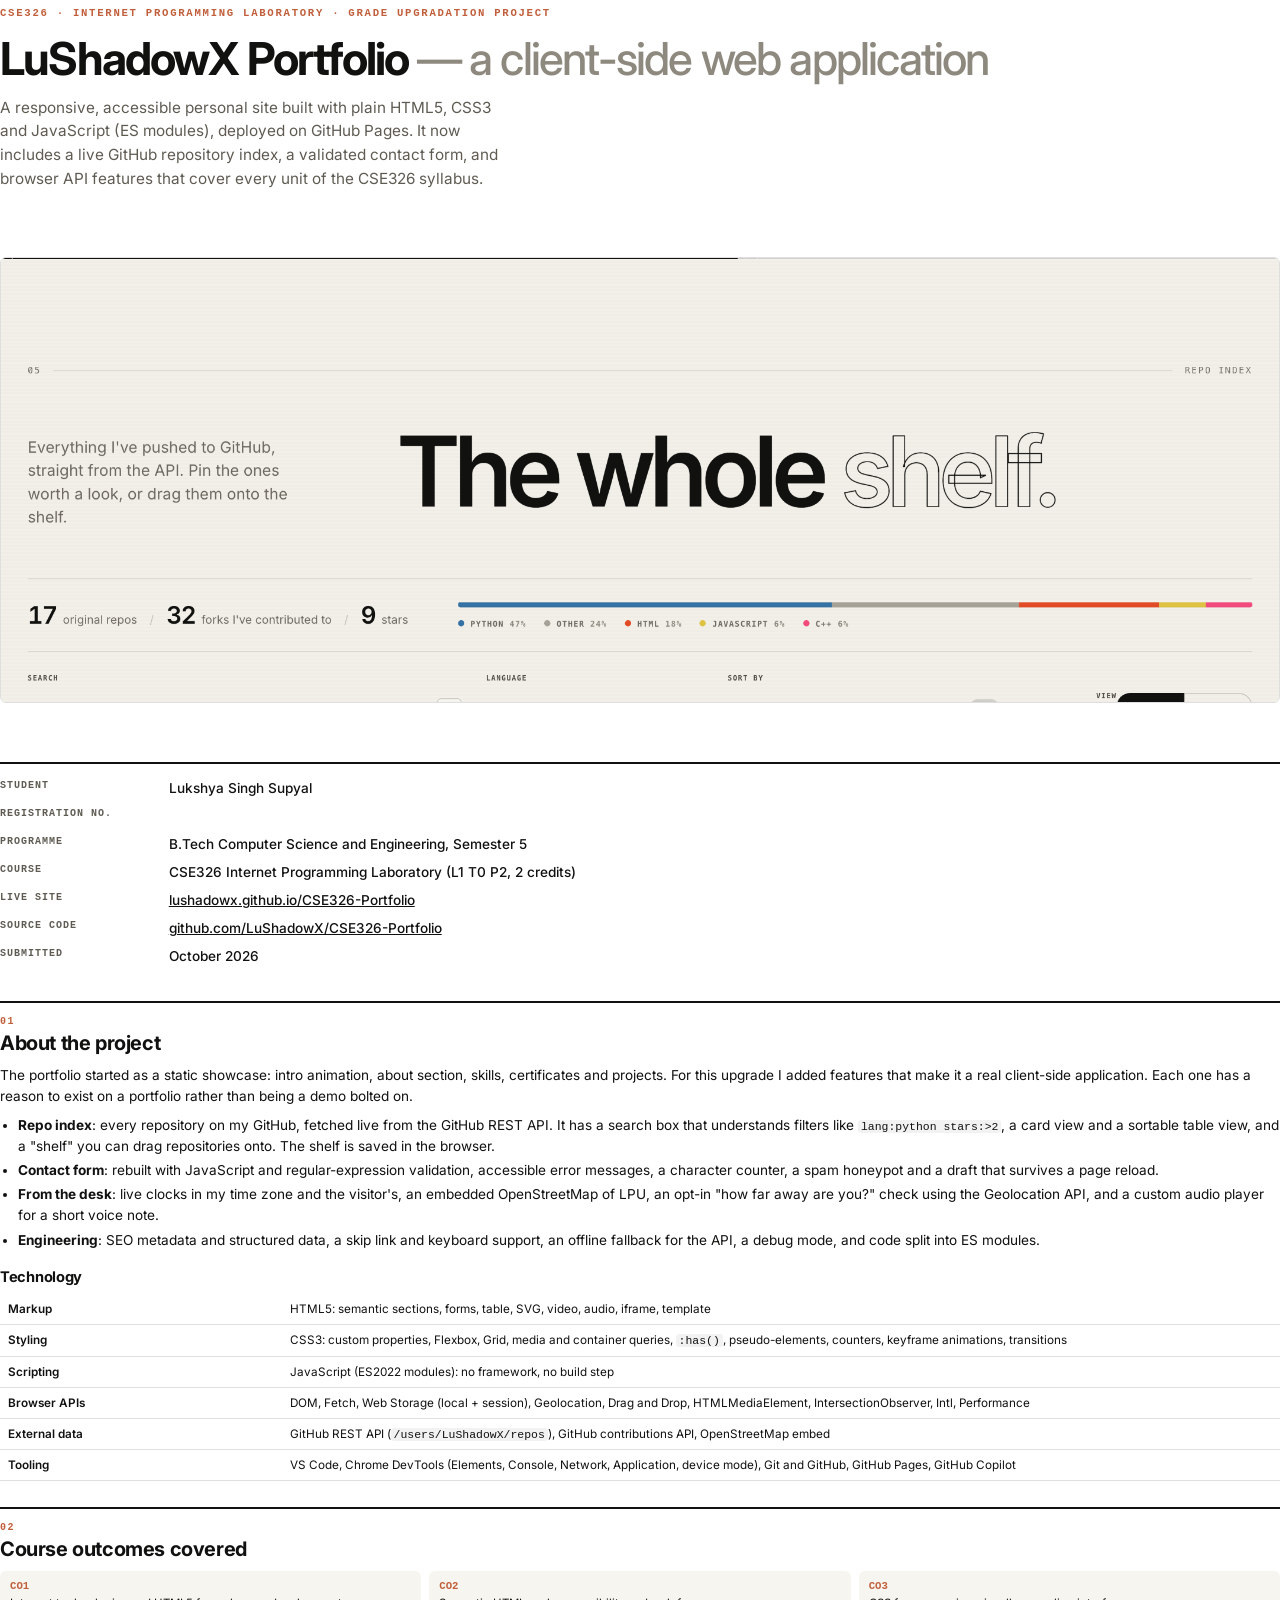
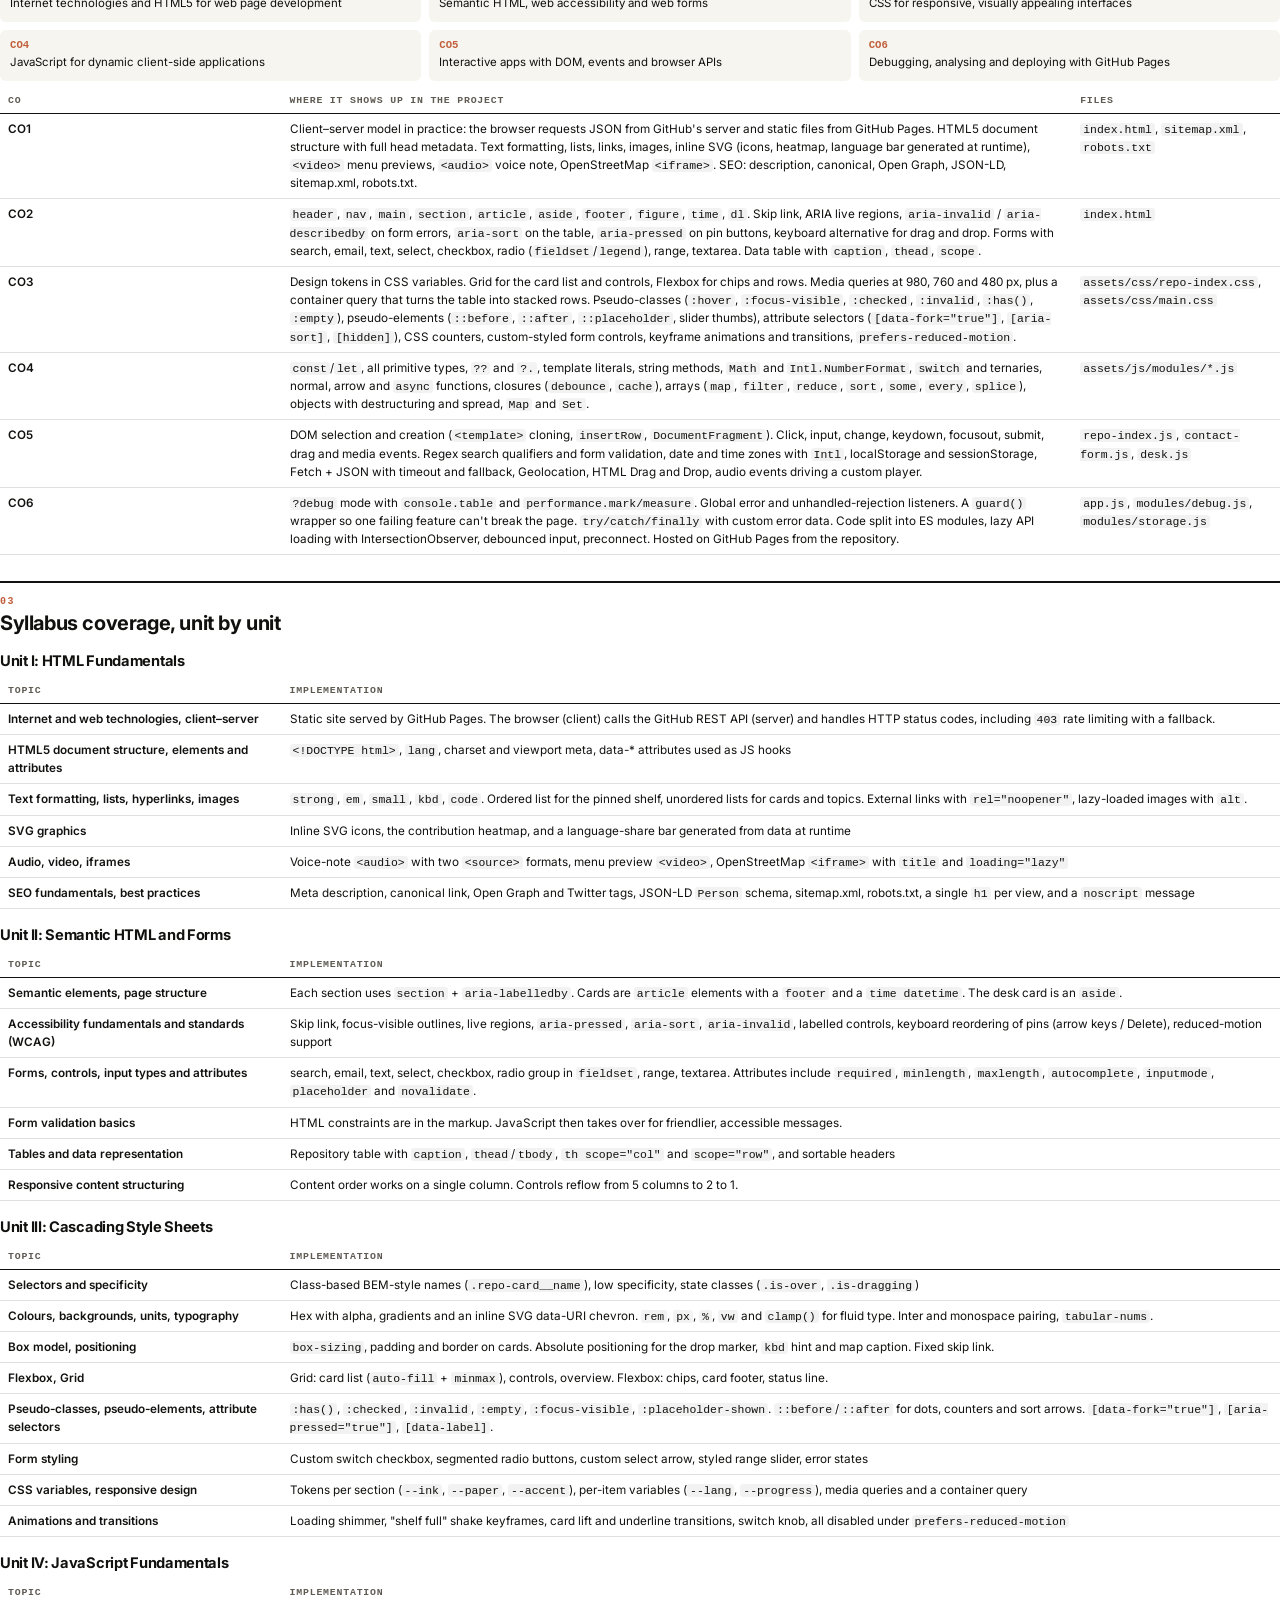
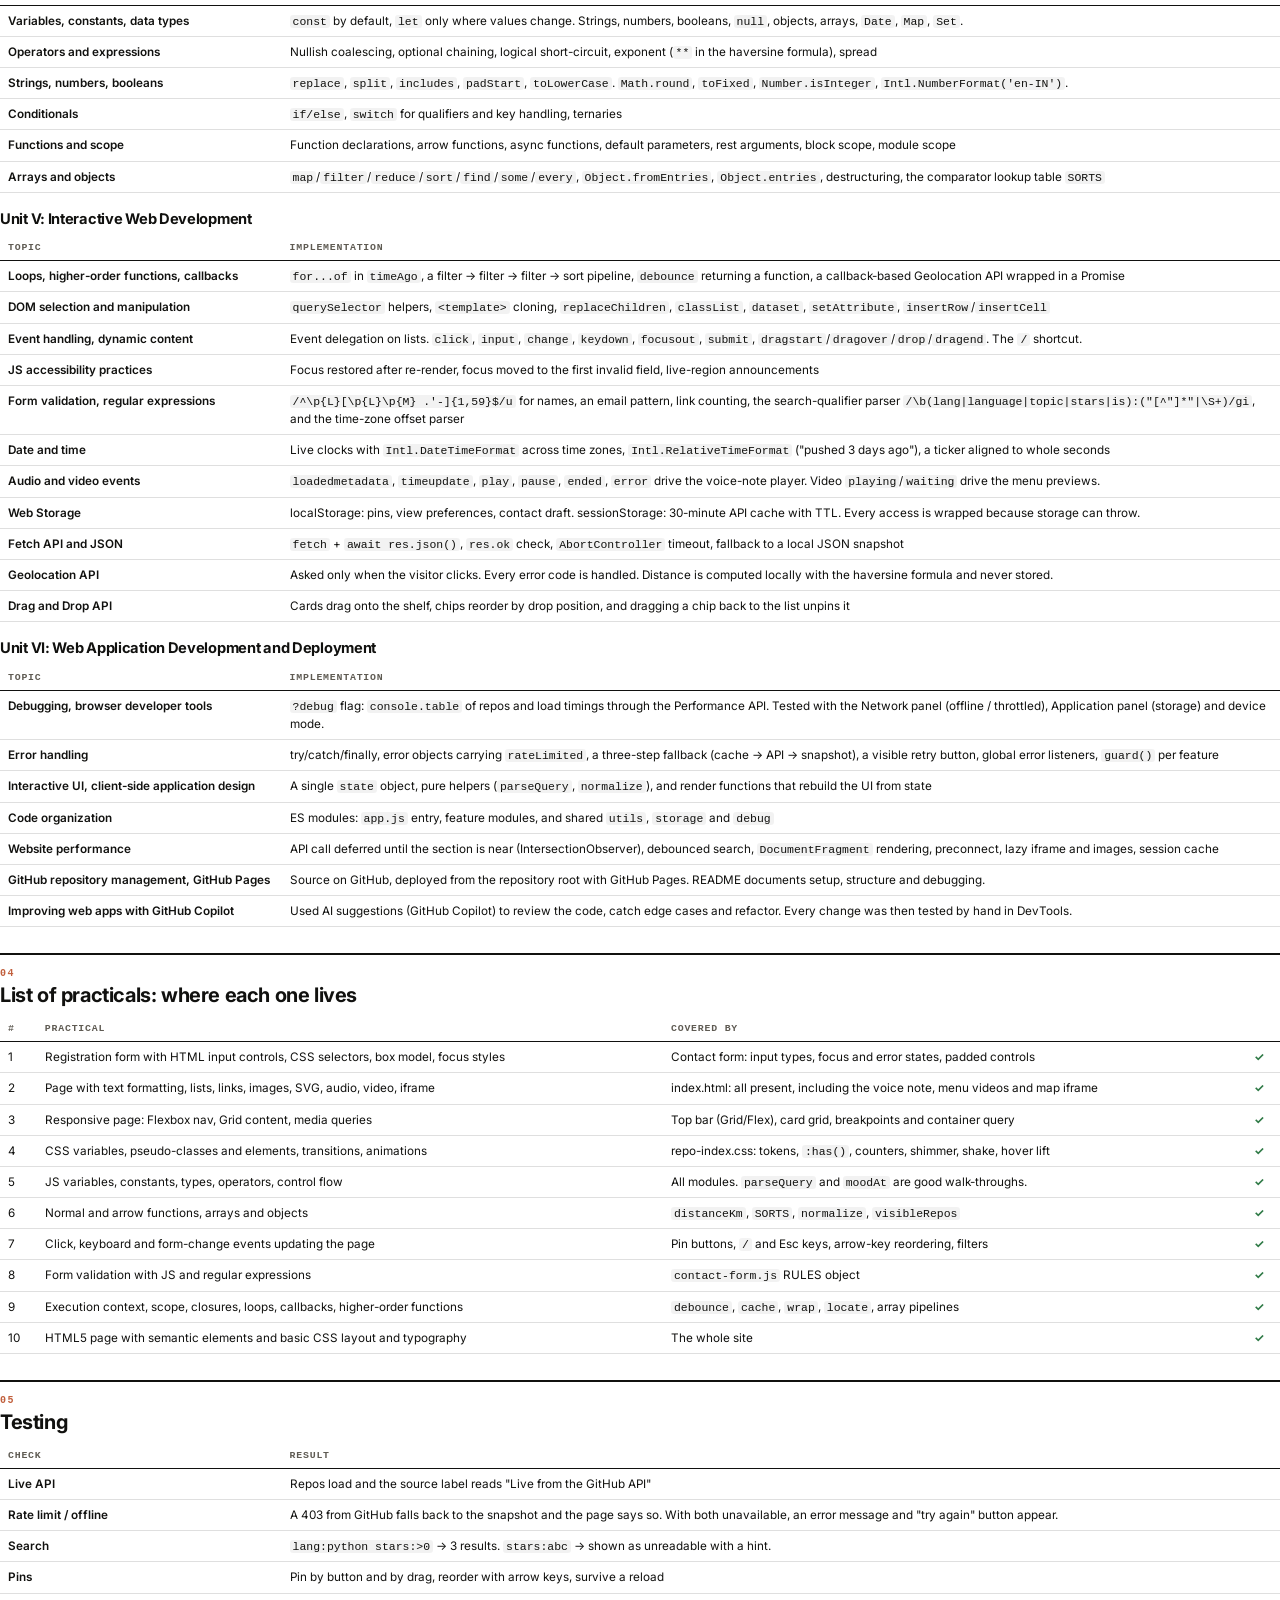
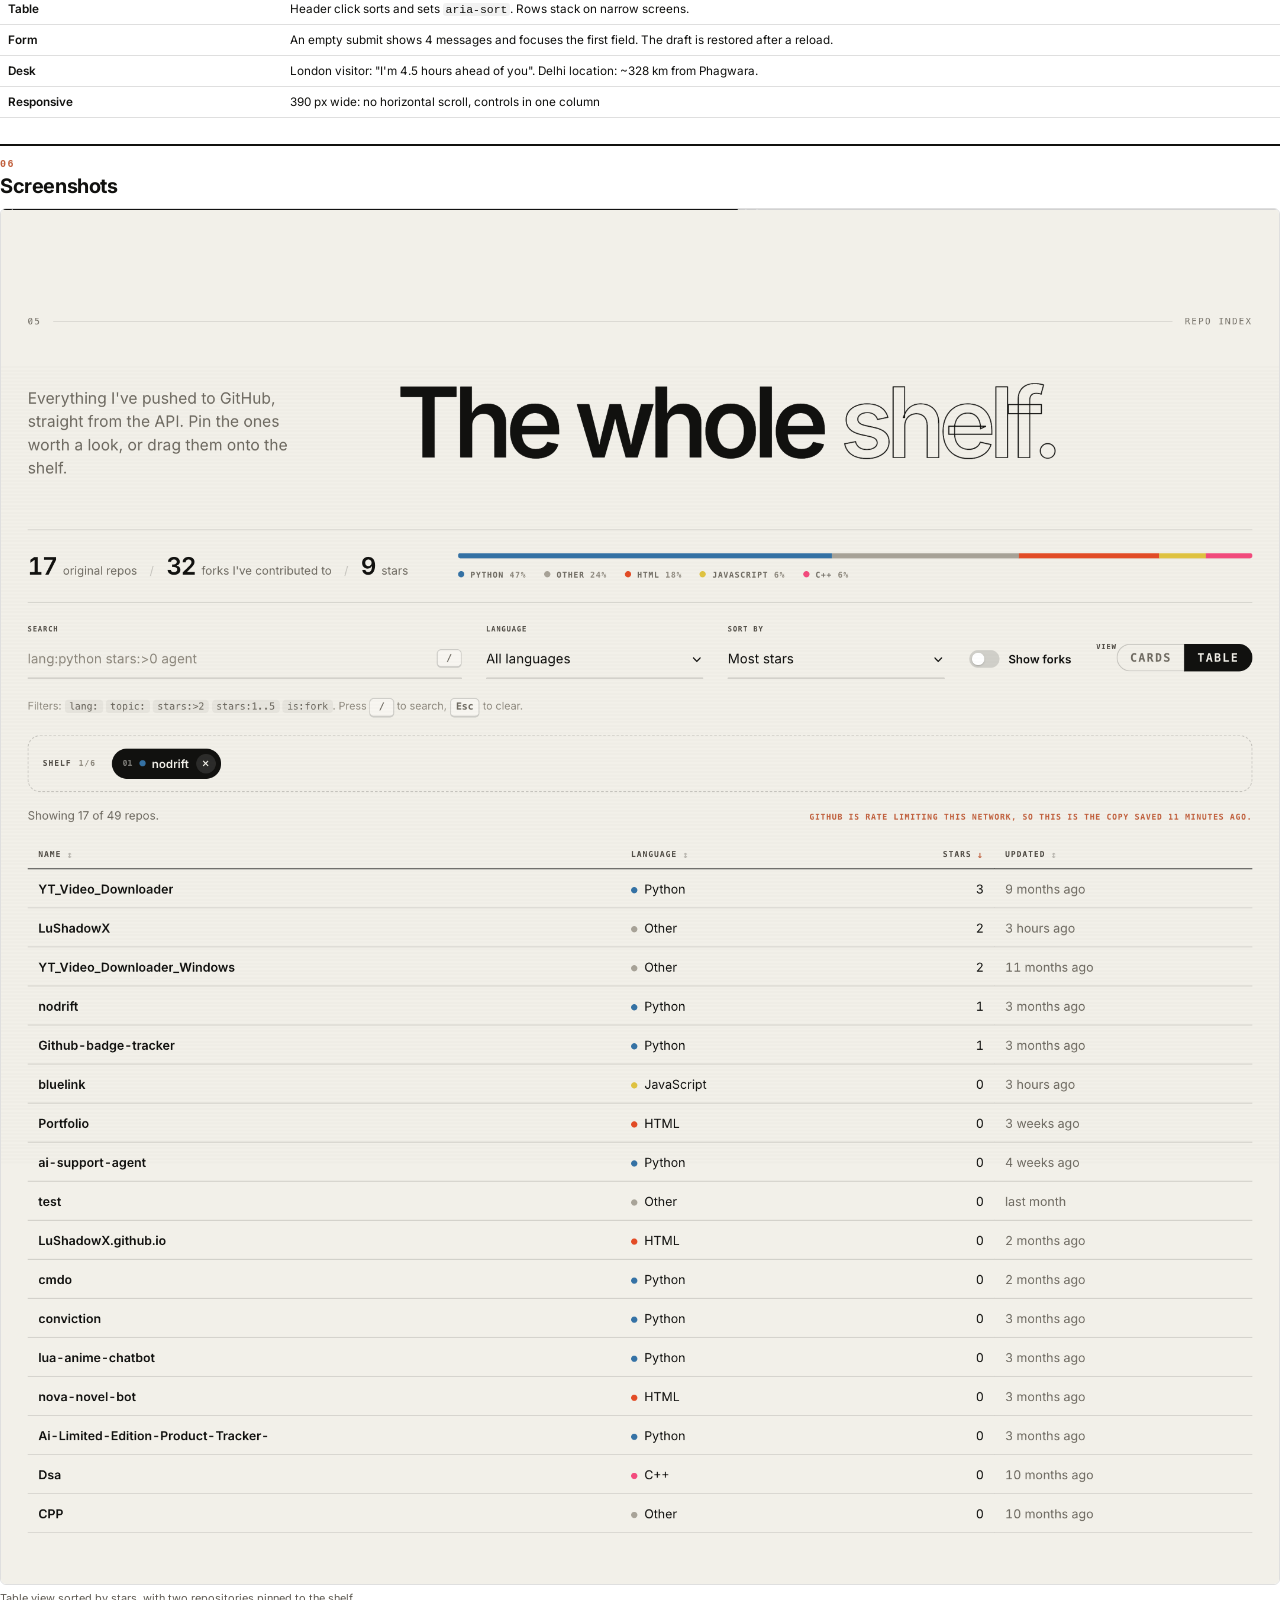
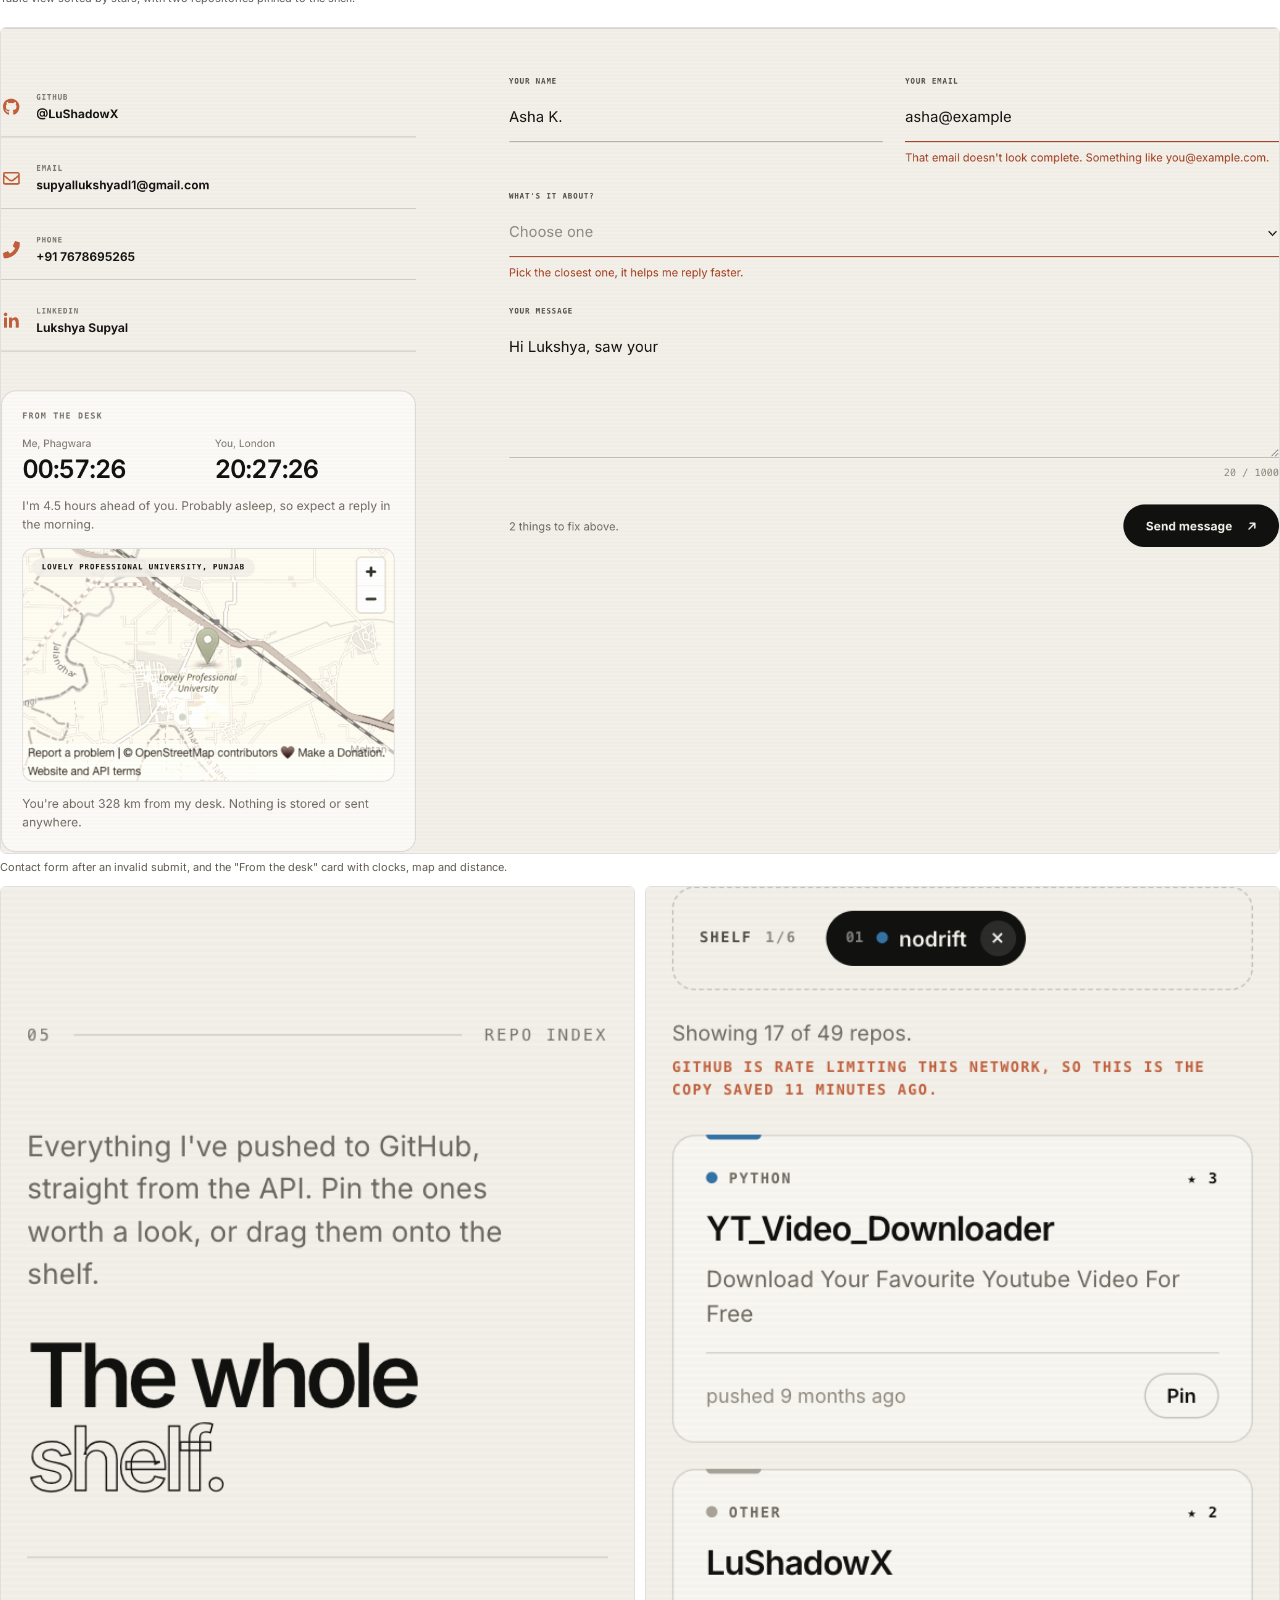
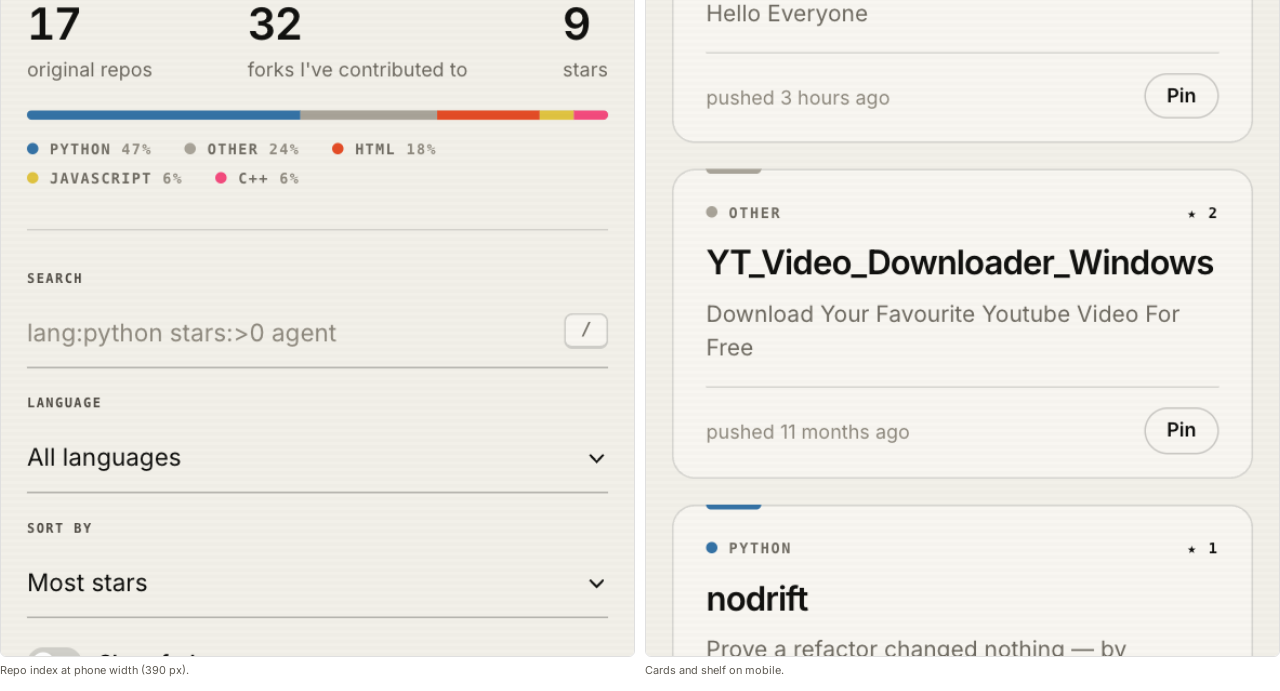
==== docs/CSE326_Project_Report.html @ 20b8c091 "Rewrite README and add CSE326 project report" ====
<!DOCTYPE html>
<html lang="en">
<head>
<meta charset="UTF-8">
<title>CSE326 Project Report | Lukshya Singh Supyal</title>
<link href="https://fonts.googleapis.com/css2?family=Inter:wght@400;500;600;700&display=swap" rel="stylesheet">
<style>
    :root { --ink: #11110f; --muted: #5f5b53; --faint: #8e897e; --line: #11110f22; --accent: #c15f3c; --paper: #f7f5ef; }
    @page { size: A4; margin: 16mm 15mm 18mm; }
    * { box-sizing: border-box; }
    body { margin: 0; color: var(--ink); font: 10.2pt/1.55 'Inter', -apple-system, 'Segoe UI', sans-serif; -webkit-print-color-adjust: exact; print-color-adjust: exact; }
    h1, h2, h3 { letter-spacing: -0.02em; line-height: 1.2; }
    h2 { margin: 26px 0 10px; padding-top: 14px; font-size: 15pt; border-top: 2px solid var(--ink); }
    h2 small { display: block; margin-bottom: 4px; color: var(--accent); font: 600 7.5pt/1 ui-monospace, Menlo, monospace; letter-spacing: 0.14em; text-transform: uppercase; }
    h3 { margin: 18px 0 6px; font-size: 11pt; }
    p { margin: 0 0 8px; }
    code { padding: 0 3px; background: #11110f0d; border-radius: 3px; font: 8.6pt ui-monospace, Menlo, monospace; }
    a { color: var(--ink); }
    table { width: 100%; margin: 8px 0 12px; border-collapse: collapse; font-size: 8.8pt; }
    th, td { padding: 6px 8px; text-align: left; vertical-align: top; border-bottom: 1px solid var(--line); }
    thead th { color: var(--muted); font: 600 7.4pt/1.2 ui-monospace, Menlo, monospace; letter-spacing: 0.08em; text-transform: uppercase; border-bottom: 1.5px solid var(--ink); }
    tbody th { width: 22%; font-weight: 600; }
    tr { break-inside: avoid; }
    ul { margin: 4px 0 10px; padding-left: 18px; }
    li { margin-bottom: 3px; }

    .cover { display: flex; flex-direction: column; justify-content: space-between; height: 258mm; padding: 2mm 0; overflow: hidden; break-after: page; }
    .cover__tag { color: var(--accent); font: 600 8pt/1 ui-monospace, Menlo, monospace; letter-spacing: 0.16em; text-transform: uppercase; }
    .cover h1 { margin: 18px 0 14px; font-size: 34pt; font-weight: 700; letter-spacing: -0.04em; line-height: 1; }
    .cover h1 span { color: var(--faint); font-weight: 500; }
    .cover__lead { max-width: 135mm; color: var(--muted); font-size: 11.5pt; }
    .cover dl { display: grid; grid-template-columns: 42mm 1fr; gap: 7px 10px; margin: 0; padding-top: 14px; border-top: 2px solid var(--ink); }
    .cover dt { color: var(--muted); font: 600 7.5pt/1.6 ui-monospace, Menlo, monospace; letter-spacing: 0.1em; text-transform: uppercase; }
    .cover dd { margin: 0; font-weight: 500; }
    .cover img { width: 100%; height: 118mm; object-fit: cover; object-position: top; border: 1px solid var(--line); border-radius: 6px; }

    .co-grid { display: grid; grid-template-columns: repeat(3, 1fr); gap: 8px; margin: 10px 0 4px; }
    .co { padding: 9px 10px; background: var(--paper); border-radius: 6px; font-size: 8.6pt; }
    .co b { display: block; margin-bottom: 3px; color: var(--accent); font: 700 8pt ui-monospace, Menlo, monospace; }
    .yes { color: #2f7a46; font-weight: 700; }
    .shots { display: grid; grid-template-columns: 1fr 1fr; gap: 10px; }
    figure { margin: 0 0 10px; break-inside: avoid; }
    figure img { display: block; width: 100%; border: 1px solid var(--line); border-radius: 6px; }
    figcaption { margin-top: 5px; color: var(--muted); font-size: 8.2pt; }
    .wide { grid-column: 1 / -1; }
    .page-break { break-before: page; }
    .note { padding: 9px 12px; background: var(--paper); border-left: 3px solid var(--accent); border-radius: 0 6px 6px 0; font-size: 9pt; }
</style>
</head>
<body>

<section class="cover">
    <div>
        <p class="cover__tag">CSE326 · Internet Programming Laboratory · Grade upgradation project</p>
        <h1>LuShadowX Portfolio <span>— a client-side web application</span></h1>
        <p class="cover__lead">A responsive, accessible personal site built with plain HTML5, CSS3 and JavaScript (ES modules), deployed on GitHub Pages. It now includes a live GitHub repository index, a validated contact form, and browser API features that cover every unit of the CSE326 syllabus.</p>
    </div>
    <img src="screenshots/repos.png" alt="Repo index section of the portfolio">
    <dl>
        <dt>Student</dt><dd>Lukshya Singh Supyal</dd>
        <dt>Registration no.</dt><dd>&nbsp;</dd>
        <dt>Programme</dt><dd>B.Tech Computer Science and Engineering, Semester 5</dd>
        <dt>Course</dt><dd>CSE326 Internet Programming Laboratory (L1 T0 P2, 2 credits)</dd>
        <dt>Live site</dt><dd><a href="https://lushadowx.github.io/CSE326-Portfolio/">lushadowx.github.io/CSE326-Portfolio</a></dd>
        <dt>Source code</dt><dd><a href="https://github.com/LuShadowX/CSE326-Portfolio">github.com/LuShadowX/CSE326-Portfolio</a></dd>
        <dt>Submitted</dt><dd>October 2026</dd>
    </dl>
</section>

<h2><small>01</small>About the project</h2>
<p>The portfolio started as a static showcase: intro animation, about section, skills, certificates and projects. For this upgrade I added features that make it a real client-side application. Each one has a reason to exist on a portfolio rather than being a demo bolted on.</p>
<ul>
    <li><b>Repo index</b>: every repository on my GitHub, fetched live from the GitHub REST API. It has a search box that understands filters like <code>lang:python stars:&gt;2</code>, a card view and a sortable table view, and a "shelf" you can drag repositories onto. The shelf is saved in the browser.</li>
    <li><b>Contact form</b>: rebuilt with JavaScript and regular-expression validation, accessible error messages, a character counter, a spam honeypot and a draft that survives a page reload.</li>
    <li><b>From the desk</b>: live clocks in my time zone and the visitor's, an embedded OpenStreetMap of LPU, an opt-in "how far away are you?" check using the Geolocation API, and a custom audio player for a short voice note.</li>
    <li><b>Engineering</b>: SEO metadata and structured data, a skip link and keyboard support, an offline fallback for the API, a debug mode, and code split into ES modules.</li>
</ul>

<h3>Technology</h3>
<table>
    <tbody>
        <tr><th>Markup</th><td>HTML5: semantic sections, forms, table, SVG, video, audio, iframe, template</td></tr>
        <tr><th>Styling</th><td>CSS3: custom properties, Flexbox, Grid, media and container queries, <code>:has()</code>, pseudo-elements, counters, keyframe animations, transitions</td></tr>
        <tr><th>Scripting</th><td>JavaScript (ES2022 modules): no framework, no build step</td></tr>
        <tr><th>Browser APIs</th><td>DOM, Fetch, Web Storage (local + session), Geolocation, Drag and Drop, HTMLMediaElement, IntersectionObserver, Intl, Performance</td></tr>
        <tr><th>External data</th><td>GitHub REST API (<code>/users/LuShadowX/repos</code>), GitHub contributions API, OpenStreetMap embed</td></tr>
        <tr><th>Tooling</th><td>VS Code, Chrome DevTools (Elements, Console, Network, Application, device mode), Git and GitHub, GitHub Pages, GitHub Copilot</td></tr>
    </tbody>
</table>

<h2><small>02</small>Course outcomes covered</h2>
<div class="co-grid">
    <div class="co"><b>CO1</b>Internet technologies and HTML5 for web page development</div>
    <div class="co"><b>CO2</b>Semantic HTML, web accessibility and web forms</div>
    <div class="co"><b>CO3</b>CSS for responsive, visually appealing interfaces</div>
    <div class="co"><b>CO4</b>JavaScript for dynamic client-side applications</div>
    <div class="co"><b>CO5</b>Interactive apps with DOM, events and browser APIs</div>
    <div class="co"><b>CO6</b>Debugging, analysing and deploying with GitHub Pages</div>
</div>

<table>
    <thead><tr><th>CO</th><th>Where it shows up in the project</th><th>Files</th></tr></thead>
    <tbody>
        <tr><th>CO1</th><td>Client–server model in practice: the browser requests JSON from GitHub's server and static files from GitHub Pages. HTML5 document structure with full head metadata. Text formatting, lists, links, images, inline SVG (icons, heatmap, language bar generated at runtime), <code>&lt;video&gt;</code> menu previews, <code>&lt;audio&gt;</code> voice note, OpenStreetMap <code>&lt;iframe&gt;</code>. SEO: description, canonical, Open Graph, JSON-LD, sitemap.xml, robots.txt.</td><td><code>index.html</code>, <code>sitemap.xml</code>, <code>robots.txt</code></td></tr>
        <tr><th>CO2</th><td><code>header</code>, <code>nav</code>, <code>main</code>, <code>section</code>, <code>article</code>, <code>aside</code>, <code>footer</code>, <code>figure</code>, <code>time</code>, <code>dl</code>. Skip link, ARIA live regions, <code>aria-invalid</code> / <code>aria-describedby</code> on form errors, <code>aria-sort</code> on the table, <code>aria-pressed</code> on pin buttons, keyboard alternative for drag and drop. Forms with search, email, text, select, checkbox, radio (<code>fieldset</code>/<code>legend</code>), range, textarea. Data table with <code>caption</code>, <code>thead</code>, <code>scope</code>.</td><td><code>index.html</code></td></tr>
        <tr><th>CO3</th><td>Design tokens in CSS variables. Grid for the card list and controls, Flexbox for chips and rows. Media queries at 980, 760 and 480 px, plus a container query that turns the table into stacked rows. Pseudo-classes (<code>:hover</code>, <code>:focus-visible</code>, <code>:checked</code>, <code>:invalid</code>, <code>:has()</code>, <code>:empty</code>), pseudo-elements (<code>::before</code>, <code>::after</code>, <code>::placeholder</code>, slider thumbs), attribute selectors (<code>[data-fork="true"]</code>, <code>[aria-sort]</code>, <code>[hidden]</code>), CSS counters, custom-styled form controls, keyframe animations and transitions, <code>prefers-reduced-motion</code>.</td><td><code>assets/css/repo-index.css</code>, <code>assets/css/main.css</code></td></tr>
        <tr><th>CO4</th><td><code>const</code>/<code>let</code>, all primitive types, <code>??</code> and <code>?.</code>, template literals, string methods, <code>Math</code> and <code>Intl.NumberFormat</code>, <code>switch</code> and ternaries, normal, arrow and <code>async</code> functions, closures (<code>debounce</code>, <code>cache</code>), arrays (<code>map</code>, <code>filter</code>, <code>reduce</code>, <code>sort</code>, <code>some</code>, <code>every</code>, <code>splice</code>), objects with destructuring and spread, <code>Map</code> and <code>Set</code>.</td><td><code>assets/js/modules/*.js</code></td></tr>
        <tr><th>CO5</th><td>DOM selection and creation (<code>&lt;template&gt;</code> cloning, <code>insertRow</code>, <code>DocumentFragment</code>). Click, input, change, keydown, focusout, submit, drag and media events. Regex search qualifiers and form validation, date and time zones with <code>Intl</code>, localStorage and sessionStorage, Fetch + JSON with timeout and fallback, Geolocation, HTML Drag and Drop, audio events driving a custom player.</td><td><code>repo-index.js</code>, <code>contact-form.js</code>, <code>desk.js</code></td></tr>
        <tr><th>CO6</th><td><code>?debug</code> mode with <code>console.table</code> and <code>performance.mark/measure</code>. Global error and unhandled-rejection listeners. A <code>guard()</code> wrapper so one failing feature can't break the page. <code>try/catch/finally</code> with custom error data. Code split into ES modules, lazy API loading with IntersectionObserver, debounced input, preconnect. Hosted on GitHub Pages from the repository.</td><td><code>app.js</code>, <code>modules/debug.js</code>, <code>modules/storage.js</code></td></tr>
    </tbody>
</table>

<h2 class="page-break"><small>03</small>Syllabus coverage, unit by unit</h2>

<h3>Unit I: HTML Fundamentals</h3>
<table>
    <thead><tr><th>Topic</th><th>Implementation</th></tr></thead>
    <tbody>
        <tr><th>Internet and web technologies, client–server</th><td>Static site served by GitHub Pages. The browser (client) calls the GitHub REST API (server) and handles HTTP status codes, including <code>403</code> rate limiting with a fallback.</td></tr>
        <tr><th>HTML5 document structure, elements and attributes</th><td><code>&lt;!DOCTYPE html&gt;</code>, <code>lang</code>, charset and viewport meta, data-* attributes used as JS hooks</td></tr>
        <tr><th>Text formatting, lists, hyperlinks, images</th><td><code>strong</code>, <code>em</code>, <code>small</code>, <code>kbd</code>, <code>code</code>. Ordered list for the pinned shelf, unordered lists for cards and topics. External links with <code>rel="noopener"</code>, lazy-loaded images with <code>alt</code>.</td></tr>
        <tr><th>SVG graphics</th><td>Inline SVG icons, the contribution heatmap, and a language-share bar generated from data at runtime</td></tr>
        <tr><th>Audio, video, iframes</th><td>Voice-note <code>&lt;audio&gt;</code> with two <code>&lt;source&gt;</code> formats, menu preview <code>&lt;video&gt;</code>, OpenStreetMap <code>&lt;iframe&gt;</code> with <code>title</code> and <code>loading="lazy"</code></td></tr>
        <tr><th>SEO fundamentals, best practices</th><td>Meta description, canonical link, Open Graph and Twitter tags, JSON-LD <code>Person</code> schema, sitemap.xml, robots.txt, a single <code>h1</code> per view, and a <code>noscript</code> message</td></tr>
    </tbody>
</table>

<h3>Unit II: Semantic HTML and Forms</h3>
<table>
    <thead><tr><th>Topic</th><th>Implementation</th></tr></thead>
    <tbody>
        <tr><th>Semantic elements, page structure</th><td>Each section uses <code>section</code> + <code>aria-labelledby</code>. Cards are <code>article</code> elements with a <code>footer</code> and a <code>time datetime</code>. The desk card is an <code>aside</code>.</td></tr>
        <tr><th>Accessibility fundamentals and standards (WCAG)</th><td>Skip link, focus-visible outlines, live regions, <code>aria-pressed</code>, <code>aria-sort</code>, <code>aria-invalid</code>, labelled controls, keyboard reordering of pins (arrow keys / Delete), reduced-motion support</td></tr>
        <tr><th>Forms, controls, input types and attributes</th><td>search, email, text, select, checkbox, radio group in <code>fieldset</code>, range, textarea. Attributes include <code>required</code>, <code>minlength</code>, <code>maxlength</code>, <code>autocomplete</code>, <code>inputmode</code>, <code>placeholder</code> and <code>novalidate</code>.</td></tr>
        <tr><th>Form validation basics</th><td>HTML constraints are in the markup. JavaScript then takes over for friendlier, accessible messages.</td></tr>
        <tr><th>Tables and data representation</th><td>Repository table with <code>caption</code>, <code>thead</code>/<code>tbody</code>, <code>th scope="col"</code> and <code>scope="row"</code>, and sortable headers</td></tr>
        <tr><th>Responsive content structuring</th><td>Content order works on a single column. Controls reflow from 5 columns to 2 to 1.</td></tr>
    </tbody>
</table>

<h3>Unit III: Cascading Style Sheets</h3>
<table>
    <thead><tr><th>Topic</th><th>Implementation</th></tr></thead>
    <tbody>
        <tr><th>Selectors and specificity</th><td>Class-based BEM-style names (<code>.repo-card__name</code>), low specificity, state classes (<code>.is-over</code>, <code>.is-dragging</code>)</td></tr>
        <tr><th>Colours, backgrounds, units, typography</th><td>Hex with alpha, gradients and an inline SVG data-URI chevron. <code>rem</code>, <code>px</code>, <code>%</code>, <code>vw</code> and <code>clamp()</code> for fluid type. Inter and monospace pairing, <code>tabular-nums</code>.</td></tr>
        <tr><th>Box model, positioning</th><td><code>box-sizing</code>, padding and border on cards. Absolute positioning for the drop marker, <code>kbd</code> hint and map caption. Fixed skip link.</td></tr>
        <tr><th>Flexbox, Grid</th><td>Grid: card list (<code>auto-fill</code> + <code>minmax</code>), controls, overview. Flexbox: chips, card footer, status line.</td></tr>
        <tr><th>Pseudo-classes, pseudo-elements, attribute selectors</th><td><code>:has()</code>, <code>:checked</code>, <code>:invalid</code>, <code>:empty</code>, <code>:focus-visible</code>, <code>:placeholder-shown</code>. <code>::before</code>/<code>::after</code> for dots, counters and sort arrows. <code>[data-fork="true"]</code>, <code>[aria-pressed="true"]</code>, <code>[data-label]</code>.</td></tr>
        <tr><th>Form styling</th><td>Custom switch checkbox, segmented radio buttons, custom select arrow, styled range slider, error states</td></tr>
        <tr><th>CSS variables, responsive design</th><td>Tokens per section (<code>--ink</code>, <code>--paper</code>, <code>--accent</code>), per-item variables (<code>--lang</code>, <code>--progress</code>), media queries and a container query</td></tr>
        <tr><th>Animations and transitions</th><td>Loading shimmer, "shelf full" shake keyframes, card lift and underline transitions, switch knob, all disabled under <code>prefers-reduced-motion</code></td></tr>
    </tbody>
</table>

<h3>Unit IV: JavaScript Fundamentals</h3>
<table>
    <thead><tr><th>Topic</th><th>Implementation</th></tr></thead>
    <tbody>
        <tr><th>Variables, constants, data types</th><td><code>const</code> by default, <code>let</code> only where values change. Strings, numbers, booleans, <code>null</code>, objects, arrays, <code>Date</code>, <code>Map</code>, <code>Set</code>.</td></tr>
        <tr><th>Operators and expressions</th><td>Nullish coalescing, optional chaining, logical short-circuit, exponent (<code>**</code> in the haversine formula), spread</td></tr>
        <tr><th>Strings, numbers, booleans</th><td><code>replace</code>, <code>split</code>, <code>includes</code>, <code>padStart</code>, <code>toLowerCase</code>. <code>Math.round</code>, <code>toFixed</code>, <code>Number.isInteger</code>, <code>Intl.NumberFormat('en-IN')</code>.</td></tr>
        <tr><th>Conditionals</th><td><code>if/else</code>, <code>switch</code> for qualifiers and key handling, ternaries</td></tr>
        <tr><th>Functions and scope</th><td>Function declarations, arrow functions, async functions, default parameters, rest arguments, block scope, module scope</td></tr>
        <tr><th>Arrays and objects</th><td><code>map</code>/<code>filter</code>/<code>reduce</code>/<code>sort</code>/<code>find</code>/<code>some</code>/<code>every</code>, <code>Object.fromEntries</code>, <code>Object.entries</code>, destructuring, the comparator lookup table <code>SORTS</code></td></tr>
    </tbody>
</table>

<h3>Unit V: Interactive Web Development</h3>
<table>
    <thead><tr><th>Topic</th><th>Implementation</th></tr></thead>
    <tbody>
        <tr><th>Loops, higher-order functions, callbacks</th><td><code>for...of</code> in <code>timeAgo</code>, a filter → filter → filter → sort pipeline, <code>debounce</code> returning a function, a callback-based Geolocation API wrapped in a Promise</td></tr>
        <tr><th>DOM selection and manipulation</th><td><code>querySelector</code> helpers, <code>&lt;template&gt;</code> cloning, <code>replaceChildren</code>, <code>classList</code>, <code>dataset</code>, <code>setAttribute</code>, <code>insertRow</code>/<code>insertCell</code></td></tr>
        <tr><th>Event handling, dynamic content</th><td>Event delegation on lists. <code>click</code>, <code>input</code>, <code>change</code>, <code>keydown</code>, <code>focusout</code>, <code>submit</code>, <code>dragstart</code>/<code>dragover</code>/<code>drop</code>/<code>dragend</code>. The <code>/</code> shortcut.</td></tr>
        <tr><th>JS accessibility practices</th><td>Focus restored after re-render, focus moved to the first invalid field, live-region announcements</td></tr>
        <tr><th>Form validation, regular expressions</th><td><code>/^\p{L}[\p{L}\p{M} .'-]{1,59}$/u</code> for names, an email pattern, link counting, the search-qualifier parser <code>/\b(lang|language|topic|stars|is):("[^"]*"|\S+)/gi</code>, and the time-zone offset parser</td></tr>
        <tr><th>Date and time</th><td>Live clocks with <code>Intl.DateTimeFormat</code> across time zones, <code>Intl.RelativeTimeFormat</code> ("pushed 3 days ago"), a ticker aligned to whole seconds</td></tr>
        <tr><th>Audio and video events</th><td><code>loadedmetadata</code>, <code>timeupdate</code>, <code>play</code>, <code>pause</code>, <code>ended</code>, <code>error</code> drive the voice-note player. Video <code>playing</code>/<code>waiting</code> drive the menu previews.</td></tr>
        <tr><th>Web Storage</th><td>localStorage: pins, view preferences, contact draft. sessionStorage: 30-minute API cache with TTL. Every access is wrapped because storage can throw.</td></tr>
        <tr><th>Fetch API and JSON</th><td><code>fetch</code> + <code>await res.json()</code>, <code>res.ok</code> check, <code>AbortController</code> timeout, fallback to a local JSON snapshot</td></tr>
        <tr><th>Geolocation API</th><td>Asked only when the visitor clicks. Every error code is handled. Distance is computed locally with the haversine formula and never stored.</td></tr>
        <tr><th>Drag and Drop API</th><td>Cards drag onto the shelf, chips reorder by drop position, and dragging a chip back to the list unpins it</td></tr>
    </tbody>
</table>

<h3>Unit VI: Web Application Development and Deployment</h3>
<table>
    <thead><tr><th>Topic</th><th>Implementation</th></tr></thead>
    <tbody>
        <tr><th>Debugging, browser developer tools</th><td><code>?debug</code> flag: <code>console.table</code> of repos and load timings through the Performance API. Tested with the Network panel (offline / throttled), Application panel (storage) and device mode.</td></tr>
        <tr><th>Error handling</th><td>try/catch/finally, error objects carrying <code>rateLimited</code>, a three-step fallback (cache → API → snapshot), a visible retry button, global error listeners, <code>guard()</code> per feature</td></tr>
        <tr><th>Interactive UI, client-side application design</th><td>A single <code>state</code> object, pure helpers (<code>parseQuery</code>, <code>normalize</code>), and render functions that rebuild the UI from state</td></tr>
        <tr><th>Code organization</th><td>ES modules: <code>app.js</code> entry, feature modules, and shared <code>utils</code>, <code>storage</code> and <code>debug</code></td></tr>
        <tr><th>Website performance</th><td>API call deferred until the section is near (IntersectionObserver), debounced search, <code>DocumentFragment</code> rendering, preconnect, lazy iframe and images, session cache</td></tr>
        <tr><th>GitHub repository management, GitHub Pages</th><td>Source on GitHub, deployed from the repository root with GitHub Pages. README documents setup, structure and debugging.</td></tr>
        <tr><th>Improving web apps with GitHub Copilot</th><td>Used AI suggestions (GitHub Copilot) to review the code, catch edge cases and refactor. Every change was then tested by hand in DevTools.</td></tr>
    </tbody>
</table>

<h2 class="page-break"><small>04</small>List of practicals: where each one lives</h2>
<table>
    <thead><tr><th>#</th><th>Practical</th><th>Covered by</th><th></th></tr></thead>
    <tbody>
        <tr><td>1</td><td>Registration form with HTML input controls, CSS selectors, box model, focus styles</td><td>Contact form: input types, focus and error states, padded controls</td><td class="yes">✓</td></tr>
        <tr><td>2</td><td>Page with text formatting, lists, links, images, SVG, audio, video, iframe</td><td>index.html: all present, including the voice note, menu videos and map iframe</td><td class="yes">✓</td></tr>
        <tr><td>3</td><td>Responsive page: Flexbox nav, Grid content, media queries</td><td>Top bar (Grid/Flex), card grid, breakpoints and container query</td><td class="yes">✓</td></tr>
        <tr><td>4</td><td>CSS variables, pseudo-classes and elements, transitions, animations</td><td>repo-index.css: tokens, <code>:has()</code>, counters, shimmer, shake, hover lift</td><td class="yes">✓</td></tr>
        <tr><td>5</td><td>JS variables, constants, types, operators, control flow</td><td>All modules. <code>parseQuery</code> and <code>moodAt</code> are good walk-throughs.</td><td class="yes">✓</td></tr>
        <tr><td>6</td><td>Normal and arrow functions, arrays and objects</td><td><code>distanceKm</code>, <code>SORTS</code>, <code>normalize</code>, <code>visibleRepos</code></td><td class="yes">✓</td></tr>
        <tr><td>7</td><td>Click, keyboard and form-change events updating the page</td><td>Pin buttons, <code>/</code> and Esc keys, arrow-key reordering, filters</td><td class="yes">✓</td></tr>
        <tr><td>8</td><td>Form validation with JS and regular expressions</td><td><code>contact-form.js</code> RULES object</td><td class="yes">✓</td></tr>
        <tr><td>9</td><td>Execution context, scope, closures, loops, callbacks, higher-order functions</td><td><code>debounce</code>, <code>cache</code>, <code>wrap</code>, <code>locate</code>, array pipelines</td><td class="yes">✓</td></tr>
        <tr><td>10</td><td>HTML5 page with semantic elements and basic CSS layout and typography</td><td>The whole site</td><td class="yes">✓</td></tr>
    </tbody>
</table>

<h2><small>05</small>Testing</h2>
<table>
    <thead><tr><th>Check</th><th>Result</th></tr></thead>
    <tbody>
        <tr><th>Live API</th><td>Repos load and the source label reads "Live from the GitHub API"</td></tr>
        <tr><th>Rate limit / offline</th><td>A 403 from GitHub falls back to the snapshot and the page says so. With both unavailable, an error message and "try again" button appear.</td></tr>
        <tr><th>Search</th><td><code>lang:python stars:&gt;0</code> → 3 results. <code>stars:abc</code> → shown as unreadable with a hint.</td></tr>
        <tr><th>Pins</th><td>Pin by button and by drag, reorder with arrow keys, survive a reload</td></tr>
        <tr><th>Table</th><td>Header click sorts and sets <code>aria-sort</code>. Rows stack on narrow screens.</td></tr>
        <tr><th>Form</th><td>An empty submit shows 4 messages and focuses the first field. The draft is restored after a reload.</td></tr>
        <tr><th>Desk</th><td>London visitor: "I'm 4.5 hours ahead of you". Delhi location: ~328 km from Phagwara.</td></tr>
        <tr><th>Responsive</th><td>390 px wide: no horizontal scroll, controls in one column</td></tr>
    </tbody>
</table>

<h2 class="page-break"><small>06</small>Screenshots</h2>
<div class="shots">
    <figure class="wide"><img src="screenshots/repos-table.png" alt=""><figcaption>Table view sorted by stars, with two repositories pinned to the shelf.</figcaption></figure>
    <figure class="wide"><img src="screenshots/contact.png" alt=""><figcaption>Contact form after an invalid submit, and the "From the desk" card with clocks, map and distance.</figcaption></figure>
</div>
<div class="shots">
    <figure><img src="screenshots/mobile.png" alt=""><figcaption>Repo index at phone width (390 px).</figcaption></figure>
    <figure><img src="screenshots/mobile-cards.png" alt=""><figcaption>Cards and shelf on mobile.</figcaption></figure>
</div>

</body>
</html>
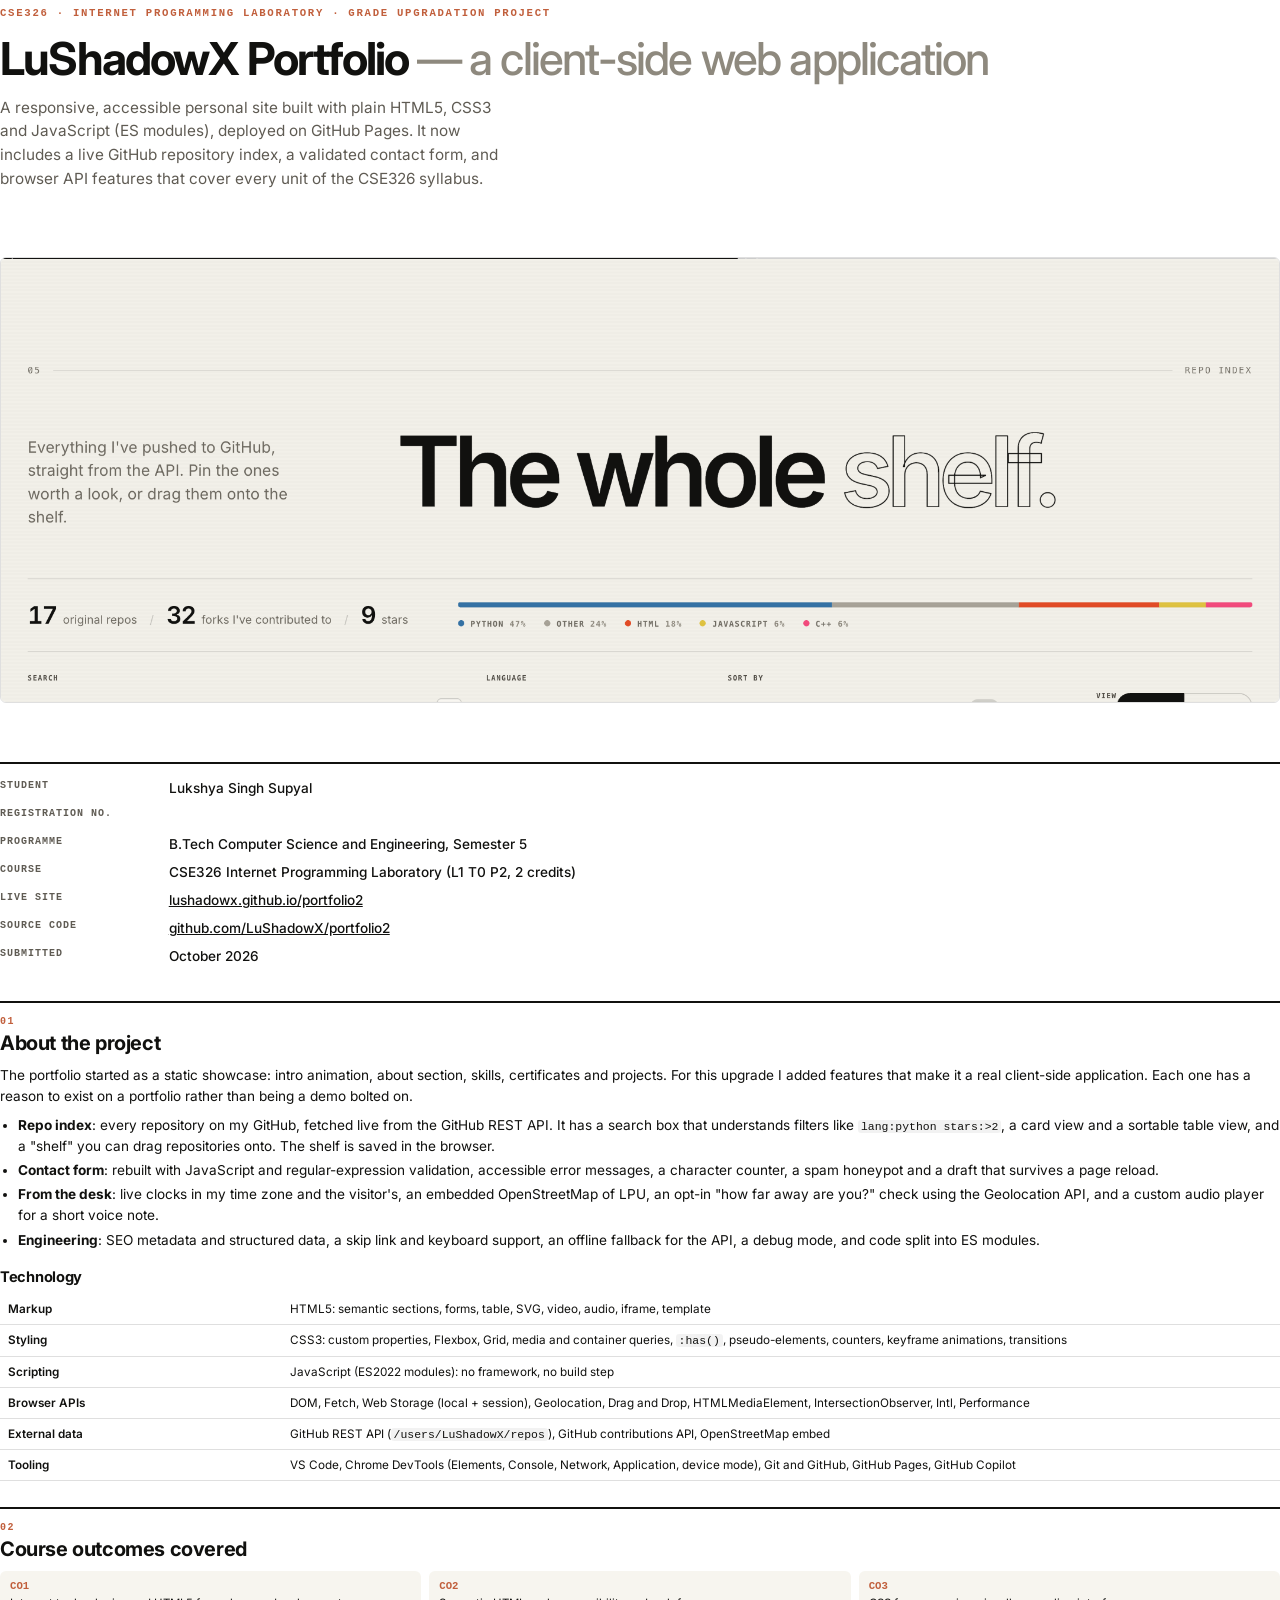
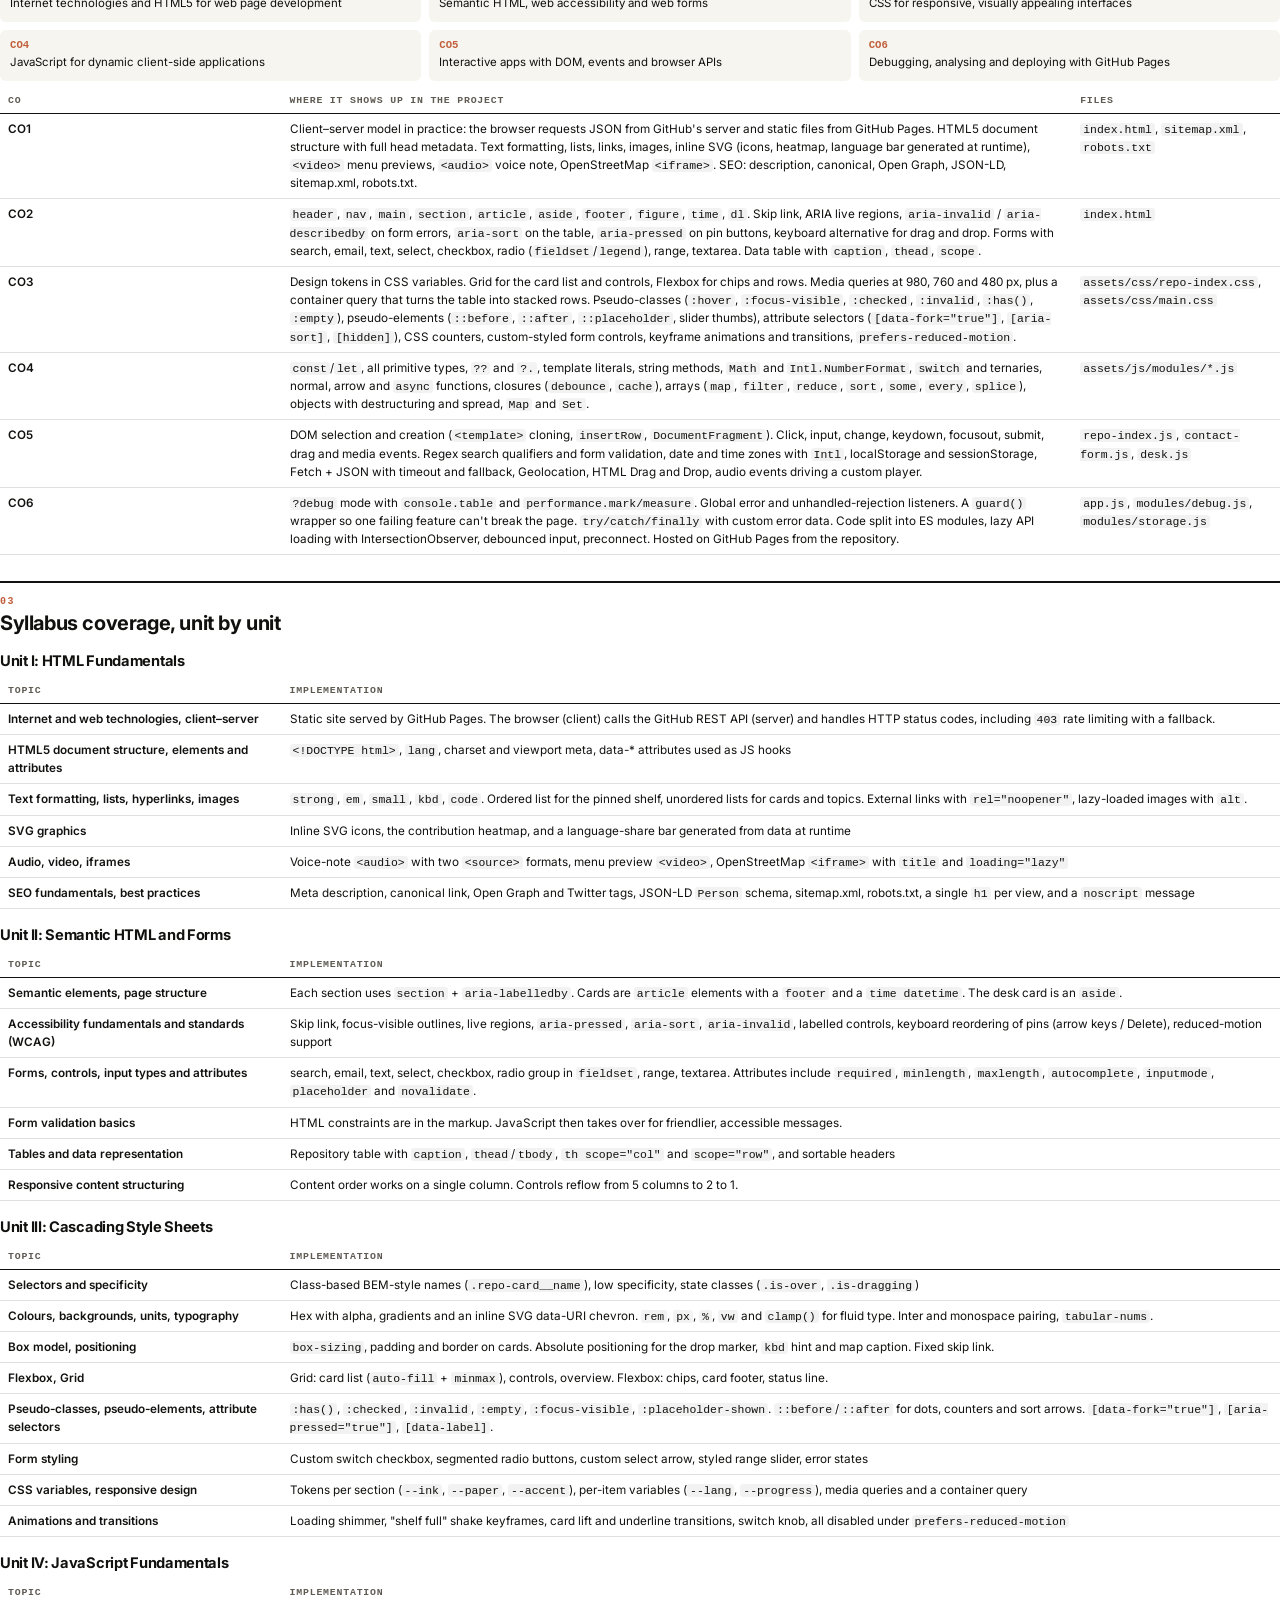
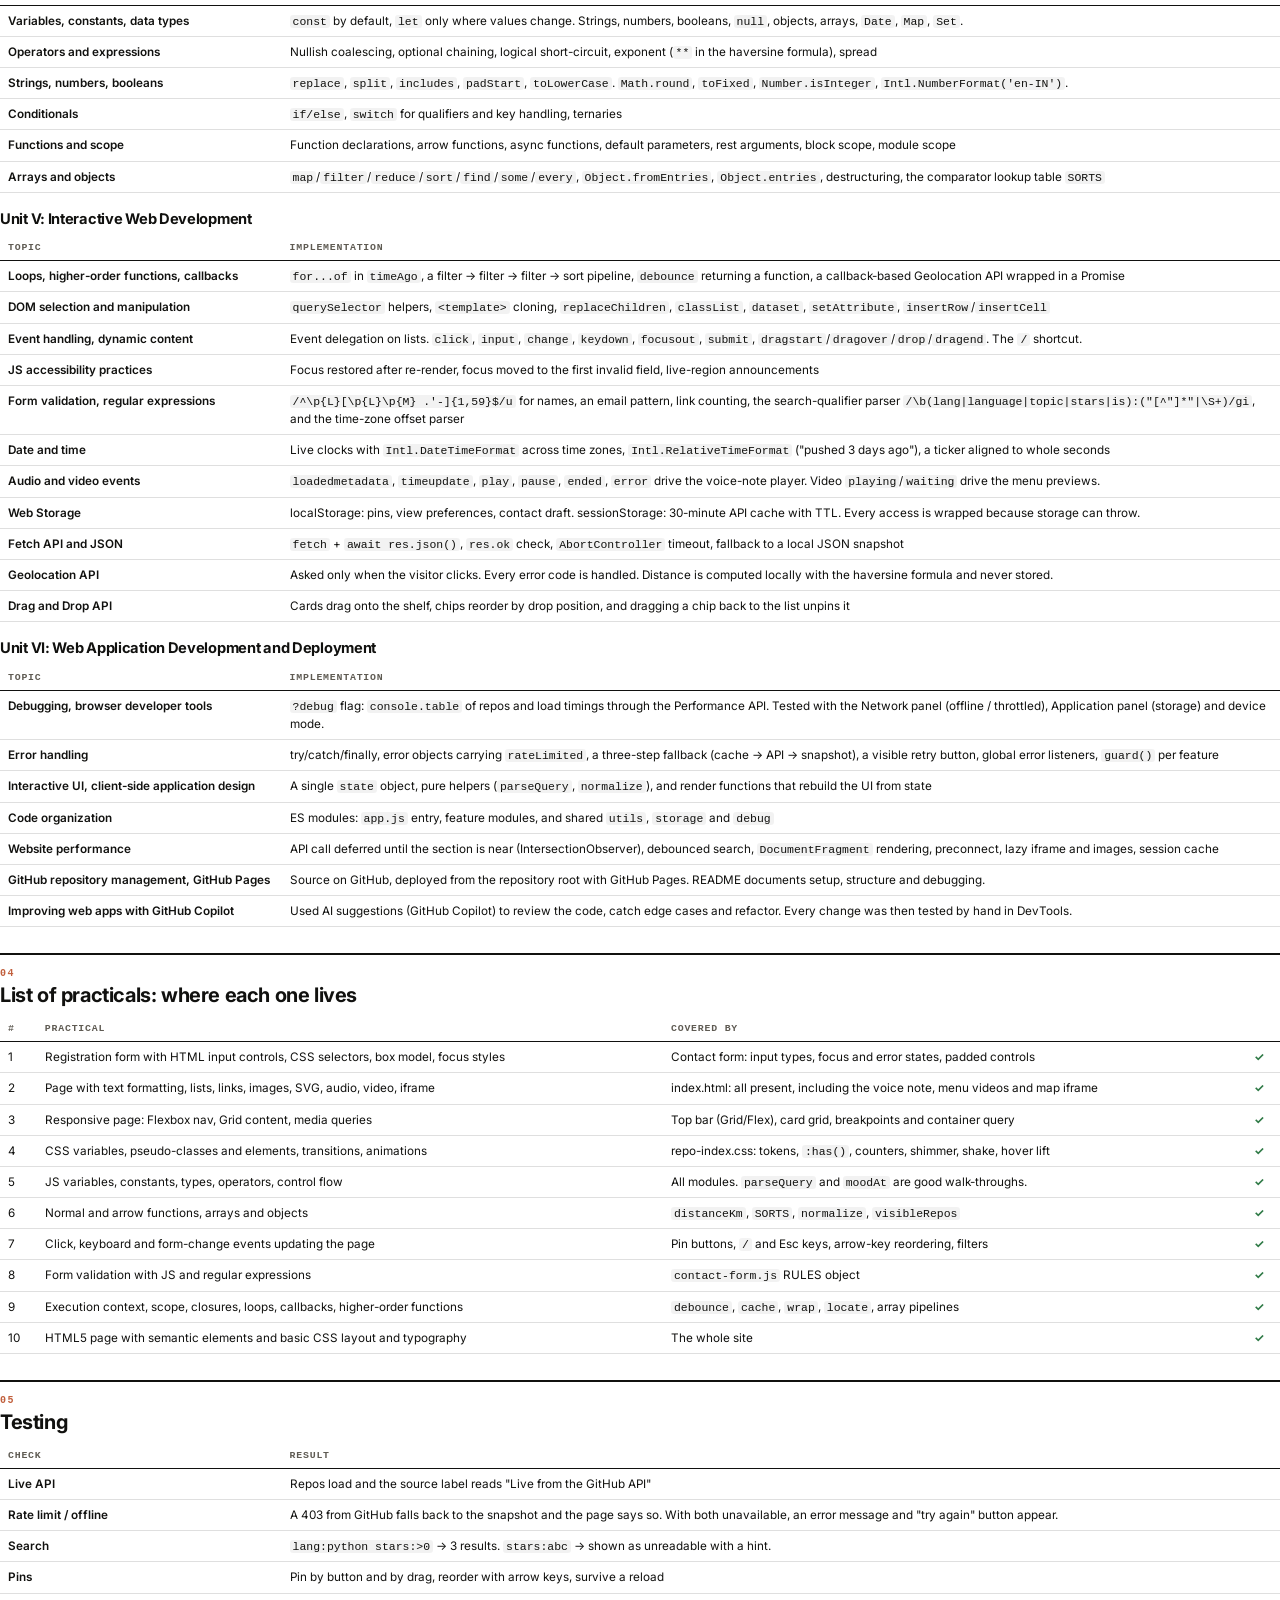
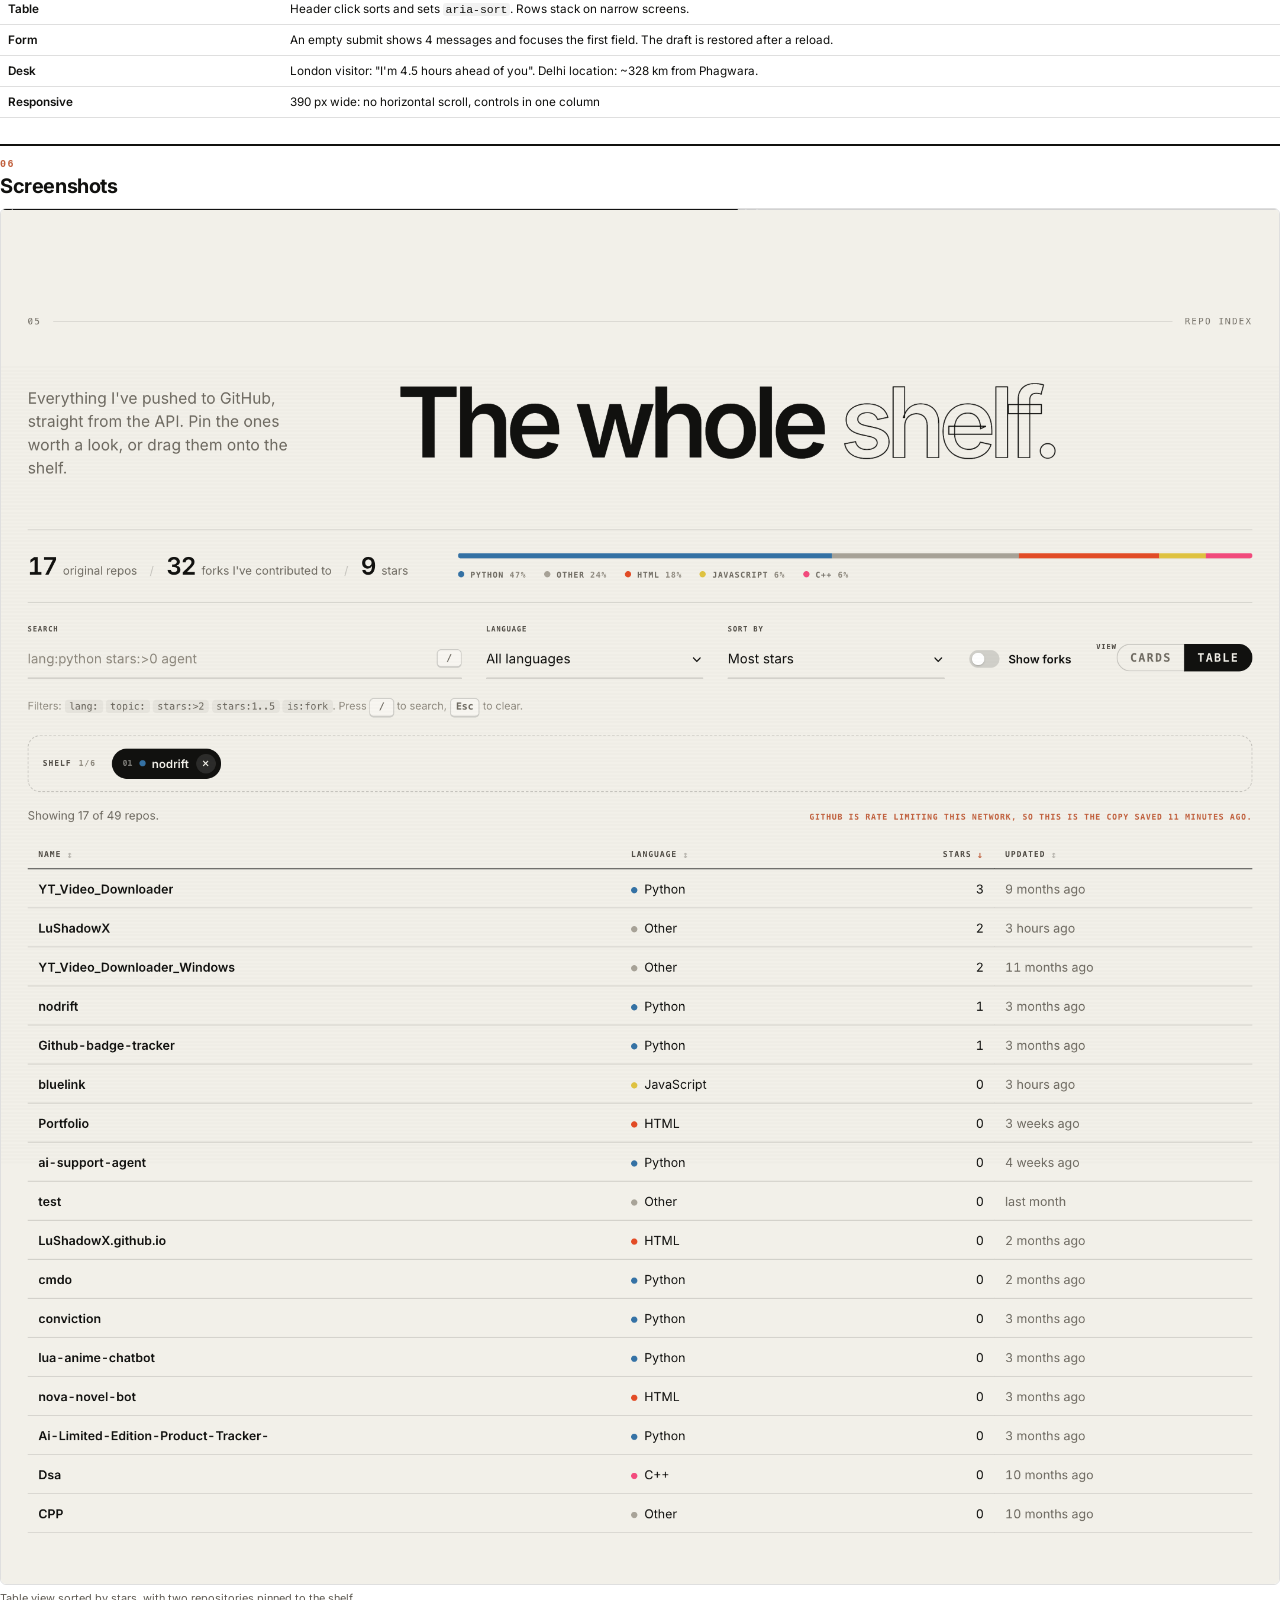
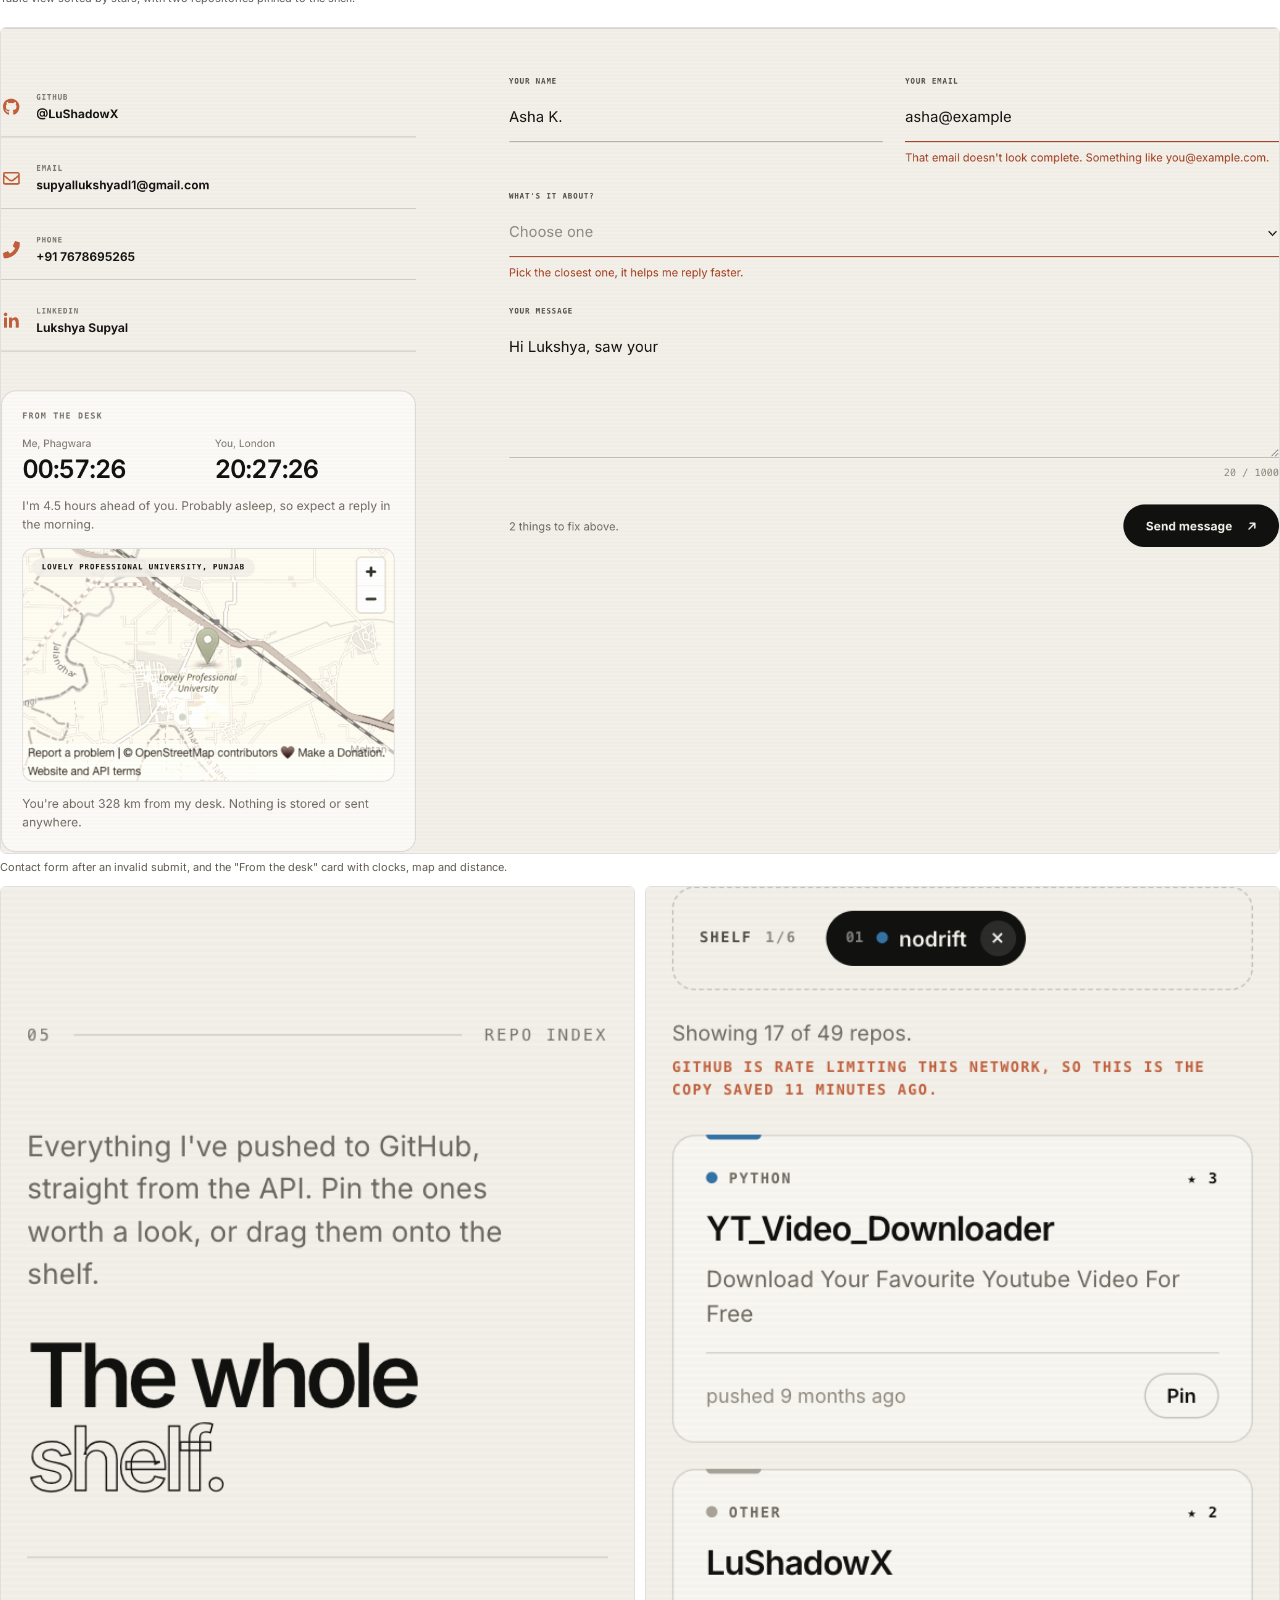
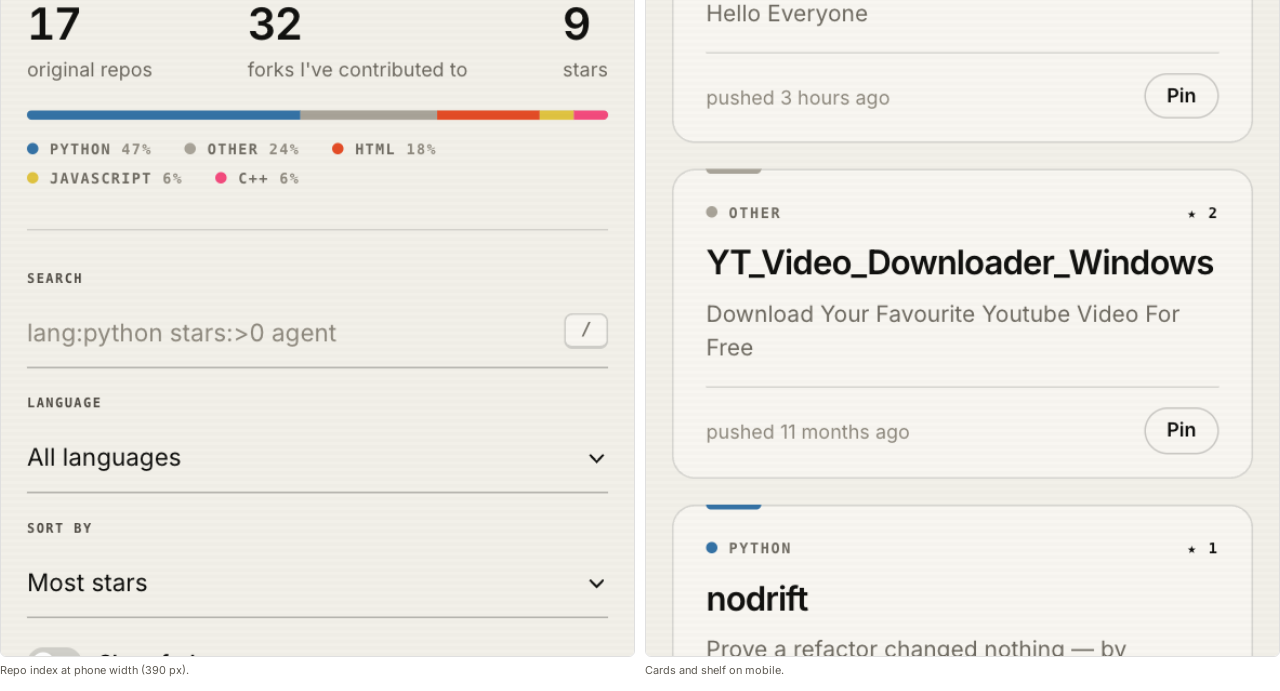
==== commit ba9b72a9: "Point links to the portfolio2 URL" ====
--- a/docs/CSE326_Project_Report.html
+++ b/docs/CSE326_Project_Report.html
@@ -61,8 +61,8 @@
         <dt>Registration no.</dt><dd>&nbsp;</dd>
         <dt>Programme</dt><dd>B.Tech Computer Science and Engineering, Semester 5</dd>
         <dt>Course</dt><dd>CSE326 Internet Programming Laboratory (L1 T0 P2, 2 credits)</dd>
-        <dt>Live site</dt><dd><a href="https://lushadowx.github.io/CSE326-Portfolio/">lushadowx.github.io/CSE326-Portfolio</a></dd>
-        <dt>Source code</dt><dd><a href="https://github.com/LuShadowX/CSE326-Portfolio">github.com/LuShadowX/CSE326-Portfolio</a></dd>
+        <dt>Live site</dt><dd><a href="https://lushadowx.github.io/portfolio2/">lushadowx.github.io/portfolio2</a></dd>
+        <dt>Source code</dt><dd><a href="https://github.com/LuShadowX/portfolio2">github.com/LuShadowX/portfolio2</a></dd>
         <dt>Submitted</dt><dd>October 2026</dd>
     </dl>
 </section>
